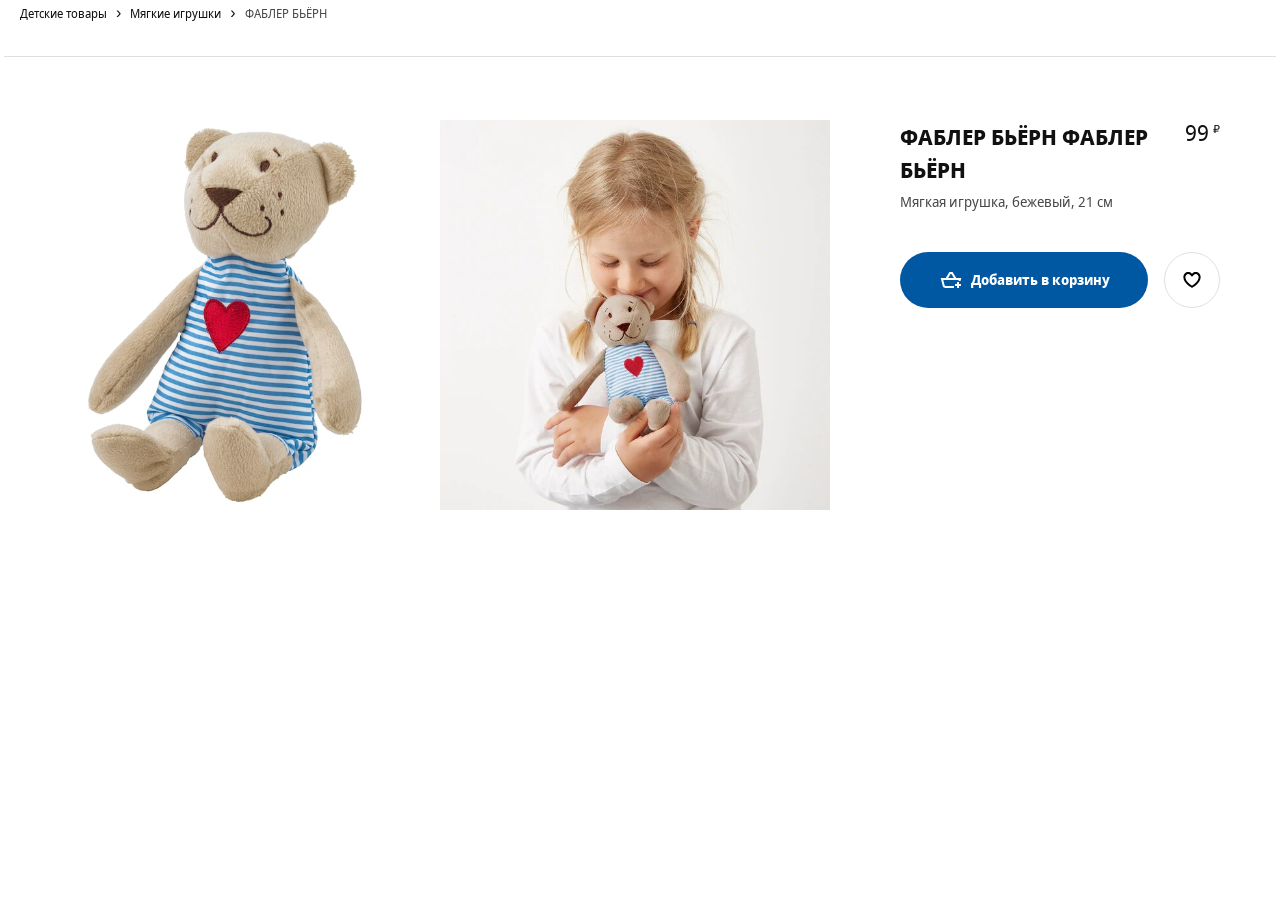
==== card.html @ 98e855df "Upload site" ====
<!DOCTYPE html>
<html lang="en">
<head>
	<meta charset="UTF-8">
	<meta name="viewport" content="width=device-width, user-scalable=no, initial-scale=1.0, maximum-scale=1.0, minimum-scale=1.0">
	<meta http-equiv="X-UA-Compatible" content="ie=edge">
	<link rel="apple-touch-icon" sizes="180x180" href="favicon/apple-touch-icon.png">
	<link rel="icon" type="image/png" sizes="32x32" href="favicon/favicon-32x32.png">
	<link rel="icon" type="image/png" sizes="16x16" href="favicon/favicon-16x16.png">
	<link rel="mask-icon" href="favicon/safari-pinned-tab.svg" color="#0058ab">
	<meta name="msapplication-TileColor" content="#0058ab">
	<meta name="theme-color" content="#0058ab">
	<title>Детские игрушки - IKEA</title>
	<link rel="stylesheet" href="styles/styles.css">
</head>
<body>
<main>
	<div class="container">
		<div class="breadcrumb">
			<nav role="navigation" aria-label="Breadcrumb" class="breadcrumb__nav">
				<ul class="breadcrumb__list">

					<li class="breadcrumb__list-item">
						<a href="goods.html?cat=Детские товары" class="breadcrumb__link"><span>Детские товары</span></a>
					</li>

					<li class="breadcrumb__list-item">
						<a href="goods.html?cat=Мягкие игрушки" class="breadcrumb__link"><span>Мягкие игрушки</span></a>
					</li>

					<li class="breadcrumb__list-item">
						<a href="#" class="breadcrumb__link"><span>ФАБЛЕР БЬЁРН</span></a>
					</li>

				</ul>
			</nav>
		</div>

		<div class="good wrapper">
			<div class="good-images">
				<div class="good-image__item">
					<img src="image/fabler-byorn-myagkaya-igrushka-bezhevyy__0710165_PE727396_S5.jpg" alt="">
				</div>
				<div class="good-image__item">
					<img src="image/fabler-byorn-myagkaya-igrushka-bezhevyy__0876865_PE611124_S5.jpg" alt="">
				</div>
			</div>
			<div class="good-item"> <!-- not-in-stock - нет в наличии-->
				<p class="good-item__new">Новинка</p>

				<div class="good-item__section">
					<div>
						<h2 class="good-item__header">ФАБЛЕР БЬЁРН ФАБЛЕР БЬЁРН</h2>
						<p class="good-item__description">Мягкая игрушка, бежевый, 21 см</p>

					</div>
					<p class="good-item__price">
						<span class="good-item__empty">Нет в наличии</span>
						<span class="good-item__price-value">99</span>
						<span class="good-item__currency">₽</span>
					</p>

				</div>
				<div class="good-item__buttons">
					<button type="button" class="btn btn-good" data-idd="idd001">
						<svg focusable="false" viewBox="0 0 24 24" class="btn-good-svg" aria-hidden="true">
							<path fill-rule="evenodd" clip-rule="evenodd" d="M10.4372 4H10.9993H12.0003H12.9996H13.5616L13.8538 4.48014L17.2112 9.99713H21H22.2806L21.9702 11.2396L21.5303 13H19.4688L19.7194 11.9971H4.28079L5.59143 17.2397C5.70272 17.6848 6.1027 17.9971 6.56157 17.9971H15V19.9971H6.56157C5.18496 19.9971 3.98502 19.0602 3.65114 17.7247L2.02987 11.2397L1.71924 9.99713H3.00002H6.78793L10.145 4.48017L10.4372 4ZM12.4375 6L14.87 9.99713H9.12911L11.5614 6H12.0003H12.4375ZM17.9961 16V14H19.9961V16H21.9961V18H19.9961V20H17.9961V18H15.9961V16H17.9961Z"></path>
						</svg>

						<span class="btn-good__label">Добавить в корзину</span>
					</button>
					<button type="button" class="btn btn-add-wishlist" data-idd="idd001">
						<svg focusable="false" viewBox="0 0 24 24" class="btn-add-wishlist__svg" aria-hidden="true">
							<path fill-rule="evenodd" clip-rule="evenodd" d="M12.336 5.52055C14.2336 3.62376 17.3096 3.62401 19.2069 5.52129C20.2067 6.52115 20.6796 7.85005 20.6259 9.15761C20.6151 12.2138 18.4184 14.8654 16.4892 16.6366C15.4926 17.5517 14.5004 18.2923 13.7593 18.8036C13.3879 19.0598 13.0771 19.2601 12.8574 19.3973C12.7475 19.466 12.6601 19.519 12.5992 19.5555C12.5687 19.5737 12.5448 19.5879 12.5279 19.5978L12.5079 19.6094L12.502 19.6129L12.5001 19.614C12.5001 19.614 12.4989 19.6147 11.9999 18.748C11.501 19.6147 11.5005 19.6144 11.5005 19.6144L11.4979 19.6129L11.4919 19.6094L11.472 19.5978C11.4551 19.5879 11.4312 19.5737 11.4007 19.5555C11.3397 19.519 11.2524 19.466 11.1425 19.3973C10.9227 19.2601 10.612 19.0598 10.2405 18.8036C9.49947 18.2923 8.50726 17.5517 7.51063 16.6366C5.58146 14.8654 3.38477 12.2139 3.37399 9.15765C3.32024 7.85008 3.79314 6.52117 4.79301 5.52129C6.69054 3.62376 9.76704 3.62376 11.6646 5.52129L11.9993 5.856L12.3353 5.52129L12.336 5.52055ZM11.9999 18.748L11.5005 19.6144L11.9999 19.9019L12.4989 19.6147L11.9999 18.748ZM11.9999 17.573C12.1727 17.462 12.384 17.3226 12.6236 17.1573C13.3125 16.6821 14.2267 15.9988 15.1366 15.1634C17.0157 13.4381 18.6259 11.2919 18.6259 9.13506V9.11213L18.627 9.08922C18.6626 8.31221 18.3844 7.52727 17.7926 6.9355C16.6762 5.81903 14.866 5.81902 13.7495 6.9355L13.7481 6.93689L11.9965 8.68166L10.2504 6.9355C9.13387 5.81903 7.3237 5.81903 6.20722 6.9355C5.61546 7.52727 5.33724 8.31221 5.3729 9.08922L5.37395 9.11213V9.13507C5.37395 11.2919 6.98418 13.4381 8.86325 15.1634C9.77312 15.9988 10.6874 16.6821 11.3762 17.1573C11.6159 17.3226 11.8271 17.462 11.9999 17.573Z"></path>
						</svg>
					</button>
				</div>

			</div>
		</div>


	</div>
</main>
</body>
</html>
---- styles/styles.css ----
/*
* Prefixed by https://autoprefixer.github.io
* PostCSS: v7.0.29,
* Autoprefixer: v9.7.6
* Browsers: last 4 version
*/

@font-face {
	font-family: 'Noto Sans';
	src: local('Noto Sans Display Regular'), local('NotoSansDisplay-Regular'), url('../fonts/Notosansdisplayregular.woff2') format('woff2'), url('../fonts/Notosansdisplayregular.woff') format('woff');
	font-weight: 400;
	font-style: normal;
}

@font-face {
	font-family: 'Noto Sans';
	src: local('Noto Sans Display Italic'), local('NotoSansDisplay-Italic'), url('../fonts/Notosansdisplayitalic.woff2') format('woff2'), url('../fonts/Notosansdisplayitalic.woff') format('woff');
	font-weight: 400;
	font-style: italic;
}

@font-face {
	font-family: 'Noto Sans';
	src: local('Noto Sans Display Bold'), local('NotoSansDisplay-Bold'), url('../fonts/Notosansdisplaybold.woff2') format('woff2'), url('../fonts/Notosansdisplaybold.woff') format('woff');
	font-weight: 700;
	font-style: normal;
}

@font-face {
	font-family: 'Noto Sans';
	src: local('Noto Sans Display Bold Italic'), local('NotoSansDisplay-BoldItalic'), url('../fonts/Notosansdisplaybolditalic.woff2') format('woff2'), url('../fonts/Notosansdisplaybolditalic.woff') format('woff');
	font-weight: 700;
	font-style: italic;
}

html {
	-webkit-box-sizing: border-box;
	box-sizing: border-box;
}

*,
*::before,
*::after {
	-webkit-box-sizing: inherit;
	box-sizing: inherit;
}

body {
	min-width: 320px;
	margin: 0;

	background-color: #fff; /*под проект*/
	font-family: Noto Sans, Arial, sans-serif; /*в "" свой шрифт под проект*/

	font-size: 16px;
	color: #111;
	line-height: 1.5;
	-webkit-font-smoothing: subpixel-antialiased;
}

button, input {
	font: inherit;
}

button {
	cursor: pointer;
}

img {
	max-width: 100%;
	width: 100%;
	height: auto;
}

a {
	text-decoration: none;
	color: inherit;
}

ul {
	list-style: none;
	padding: 0;
	margin: 0;
}

h1, h2, h3, p {
	padding: 0;
	margin: 0;
}

/* container */

.container {
	max-width: 100rem;
	margin: 0 auto;
	padding: 0 1.25rem;
}

.visually-hidden {
	position: absolute !important;
	clip: rect(1px 1px 1px 1px);
	clip: rect(1px, 1px, 1px, 1px);
	padding: 0 !important;
	border: 0 !important;
	height: 1px !important;
	width: 1px !important;
	overflow: hidden;
}

/* при работе с float */

.clearfix::after {
	content: "";
	display: table;
	clear: both;
}

header {
	margin-bottom: 3.75rem;
}

.header {
	display: -ms-grid;
	display: grid;
	grid-gap: 1.25rem;
	-ms-grid-columns: 2fr 1.25rem 2fr 1.25rem 16fr 1.25rem 1fr 1.25rem 1fr;
	grid-template-columns: 2fr 2fr 16fr 1fr 1fr;
	-webkit-box-align: center;
	-ms-flex-align: center;
	align-items: center;
	padding: 1.75rem 0;
}

footer {
	background-color: #f5f5f5;
	margin-top: 3.75rem;
	padding: 3.75rem 0 0 0;
}

.footer {
	display: -ms-grid;
	display: grid;
	-ms-grid-columns: 1fr 1fr 1fr;
	grid-template-columns: 1fr 1fr 1fr;
}

.main-header {
	margin-bottom: 1.875rem
}

.btn {
	background-color: transparent;
	outline: transparent;
	border-radius: 50%;
	width: 40px;
	height: 40px;
	display: -webkit-box;
	display: -ms-flexbox;
	display: flex;
	-webkit-box-align: center;
	-ms-flex-align: center;
	align-items: center;
	-webkit-box-pack: center;
	-ms-flex-pack: center;
	justify-content: center;
	border: 1px solid transparent;
}

.btn:hover {
	background-color: #f5f5f5;
	color: #111;
}

.svg-icon {
	fill: currentColor;
}

.logo {
	text-align: center;
	width: 75px;
	height: 30px;

}

.search {
	position: relative;
	-webkit-box-flex: 1;
	-ms-flex-positive: 1;
	flex-grow: 1;
	height: 50px;
	margin: 0 40px;
}

.search-input {
	-webkit-appearance: none;
	-moz-appearance: none;
	appearance: none;
	background-color: #f5f5f5;
	display: block;
	appearance: none;
	width: 100%;
	height: 100%;
	padding: .5rem 3.5rem;
	margin: 0 auto;
	line-height: 1.5;
	border: 0;
	border-radius: 50em;
	outline: 0;
	-webkit-box-shadow: none;
	box-shadow: none;
	-webkit-transition: background .2s;
	-o-transition: background .2s;
	transition: background .2s;
}

.search-btn {
	position: absolute;
	top: 0.9rem;
	right: 0.9rem;
	background-image: url("data:image/svg+xml;charset=utf-8,%3Csvg width='16' height='17' fill='%23484848' xmlns='http://www.w3.org/2000/svg'%3E%3Cpath fill-rule='evenodd' clip-rule='evenodd' d='M6.5 11a4.5 4.5 0 110-9 4.5 4.5 0 010 9zm4.968-.307a6.5 6.5 0 10-1.514 1.315l3.996 3.996 1.414-1.414-3.896-3.897z'/%3E%3C/svg%3E");
	background-repeat: no-repeat;
	background-size: contain;
	width: 2.5rem;
	height: 1.5rem;
	background-position: center;
}

.offer {
	position: relative;
}

.offer-extra {
	position: absolute;
	padding: .9rem;
	color: #111;
	left: 1.25rem;
	bottom: 1.25rem;
	display: -webkit-box;
	display: -ms-flexbox;
	display: flex;
	background: #fff;
	-webkit-box-orient: vertical;
	-webkit-box-direction: normal;
	-ms-flex-direction: column;
	flex-direction: column;
	-webkit-box-align: start;
	-ms-flex-align: start;
	align-items: flex-start;
	max-width: 19rem;
	min-width: 13rem;
	font-size: .9rem;
	line-height: 1.5;
	font-weight: bold;
	word-break: break-word;
}

.offer-arrow {
	display: inline-block;
	height: 1.5rem;
	width: 1.5rem;
	vertical-align: middle;
	fill: currentColor;
	margin-top: 1.875rem;

}


.footer-header {
	line-height: 2rem;
	font-size: 1.25rem;
	padding: 0 0 1rem 0;

}

.footer-list {
	margin-bottom: .8rem;
}

.footer-list > a {
	color: #484848;
}

.footer-list > a:hover {
	color: #111;
	text-decoration: underline;
}

.catalog {
	position: fixed;
	z-index: 999;
	top: 0;
	left: -100%;
	bottom: 0;
	background-color: #fff;
	overflow-y: auto;
	overflow-x: hidden;
	-webkit-transition: left 0.2s 0s;
	-o-transition: left 0.2s 0s;
	transition: left 0.2s 0s;
	width: 20rem;
	padding: 6rem 4rem 3rem;

}

.catalog.open {
	left: 0;
}

.catalog-btn {
	position: absolute;
	top: 3rem;
	left: 3rem;
}

.catalog-list__item,
.subcatalog-list__item {
	cursor: pointer;
	color: #111;


}

.catalog-list__item a,
.subcatalog-list__item a {
	text-decoration: underline;
	display: block;
}

.catalog-list__item a {
	padding: .5rem 1.5rem .5rem 0;
}

.subcatalog-list__item a {
	padding: .5rem 0;
}

.catalog-list__item:hover a,
.subcatalog-list__item:hover a {
	text-decoration: underline;
}

.catalog-list__item.active {
	background-repeat: no-repeat;
	background-position: right 0 center;
	background-image: url('data:image/svg+xml;utf8,<svg width="24" height="24" viewBox="0 0 24 24" fill="none" xmlns="http://www.w3.org/2000/svg"><path fill-rule="evenodd" clip-rule="evenodd" d="M15.5996 11.9999L9.81456 17.7857L8.40026 16.3716L12.7714 11.9999L8.40026 7.62823L9.81457 6.21411L15.5996 11.9999Z" fill="%23959595"/></svg>');
}

.subcatalog {
	position: fixed;
	z-index: 998;
	top: 0;
	left: -100%;
	bottom: 0;
	background-color: #fff;
	overflow-y: auto;
	overflow-x: hidden;
	-webkit-transition: left, right 0.2s 0s;
	-o-transition: left, right 0.2s 0s;
	transition: left, right 0.2s 0s;
	width: 25rem;
	padding: 6rem 4rem 3rem;
	border-left: 2px solid #ccc;
}

.subcatalog.subopen {
	left: 20rem;
	display: block;
}

.overlay {
	display: block;
	position: fixed;
	z-index: 899;
	top: 0;
	bottom: 0;
	right: 0;
	left: 0;
	background-color: black;
	-webkit-transition: all .2s ease;
	-o-transition: all .2s ease;
	transition: all .2s ease;
	opacity: 0;
	pointer-events: none;
}

.overlay.active {
	opacity: 0.25;
	pointer-events: all;
}


.wrapper {
	position: relative;
	margin-top: 4rem;
}

.wrapper:before {
	content: '';
	width: calc(100% + 2rem);
	display: block;
	position: absolute;
	top: -2rem;
	z-index: 99;
	margin: 0 -1rem;
	border-bottom: 1px solid #dfdfdf;
}

.good {
	display: -ms-grid;
	display: grid;
	-ms-grid-columns: minmax(0, 1fr) 1.25rem minmax(0, 1fr) 1.25rem minmax(0, 1fr) 1.25rem minmax(0, 1fr) 1.25rem minmax(0, 1fr) 1.25rem minmax(0, 1fr) 1.25rem minmax(0, 1fr) 1.25rem minmax(0, 1fr) 1.25rem minmax(0, 1fr) 1.25rem minmax(0, 1fr) 1.25rem minmax(0, 1fr) 1.25rem minmax(0, 1fr);
	grid-template-columns: repeat(12, minmax(0, 1fr));
	grid-column-gap: 1.25rem;
	padding-top: 2rem;
}

.good-images {
	display: -webkit-box;
	display: -ms-flexbox;
	display: flex;
	-ms-flex-wrap: wrap;
	flex-wrap: wrap;
	-ms-grid-column: 1;
	grid-column-start: 1;
	-ms-grid-column-span: 8;
	grid-column-end: 9;
	-ms-flex-pack: distribute;
	justify-content: space-around;


}

.good-image__item {
	width: calc(50% - 1.25rem);
	margin-left: .625rem;
	margin-right: .625rem;
	min-height: 500px;
}


.good-item {
	-ms-grid-column: 9;
	grid-column-start: 9;
	-ms-grid-column-span: 4;
	grid-column-end: 13;
	padding: 0 2.5rem;
}

.good-item__section {
	margin-bottom: 2.5rem;
}

.good-item__new {
	display: none;
}


.good-item__empty {
	display: none;
}

.not-in-stock .good-item__empty {
	display: block;
}

.not-in-stock .btn-good {
	display: none;
}

.good-item__header {
	font-size: 1.375rem;
	line-height: 1.5;
	font-weight: 700;
	text-transform: uppercase;
	margin-bottom: .3rem;
}

.good-item__description {
	line-height: 1.5;
	letter-spacing: 0;
	font-weight: 400;
	color: #484848;
	font-size: .875rem;
}

.good-item__price {
	white-space: nowrap;
	text-align: right;
}

.good-item__section {
	display: -webkit-box;
	display: -ms-flexbox;
	display: flex;
	-webkit-box-pack: justify;
	-ms-flex-pack: justify;
	justify-content: space-between;
}

.good-item__price-value {
	line-height: 1.1875;
	font-size: 1.375rem;
}

.good-item__currency {
	line-height: .9;
	font-size: .6875rem;
	vertical-align: text-top;
}

.not-in-stock .good-item__price-value,
.not-in-stock .good-item__currency {
	display: none;
}

.good-item__buttons {
	display: -webkit-box;
	display: -ms-flexbox;
	display: flex;
	-webkit-box-pack: justify;
	-ms-flex-pack: justify;
	justify-content: space-between;
	-webkit-box-align: center;
	-ms-flex-align: center;
	align-items: center;
	width: 100%;
}

.btn-good {
	margin-right: 1rem;
	-webkit-box-flex: 1;
	-ms-flex-positive: 1;
	flex-grow: 1;
	-ms-flex-negative: 1;
	flex-shrink: 1;
	position: relative;
	background: #0058a3;
	color: #fff;
	border-radius: 52px;
	padding: 0 2rem;
	display: -webkit-box;
	display: -ms-flexbox;
	display: flex;
	height: 3.5rem;
	-webkit-box-align: center;
	-ms-flex-align: center;
	align-items: center;
}

.btn-good-svg {
	margin-right: .5rem;
	vertical-align: top;
	-ms-flex-negative: 0;
	flex-shrink: 0;
	display: inline-block;
	height: 1.5rem;
	width: 1.5rem;
	fill: #fff;
}

.btn-good:hover {
	color: #0058a3;
}

.btn-good:hover .btn-good-svg {
	fill: #0058a3;
}

.btn-good__label {
	text-align: center;
	border: 0;
	font-weight: 700;
	font-size: .875rem;
	line-height: 1.42857;
}

.btn-add-wishlist {
	background: rgba(0, 0, 0, 0);
	color: #111;
	border-radius: 40px;
	padding: 0 .9375rem;
	border: 1px solid #dfdfdf;
	height: 3.5rem;
	width: 3.5rem;
	margin-left: auto;
}

.btn-add-wishlist__svg {
	height: 1.5rem;
	width: 1.5rem;

}

.btn-add-wishlist:hover .btn-add-wishlist__svg {
	fill: red;
}

.btn-add-wishlist.contains-wishlist .btn-add-wishlist__svg {
	fill: red;

}

.btn-add-wishlist:hover.contains-wishlist .btn-add-wishlist__svg {
	fill: black;
}


.goods-list {
	display: -ms-grid;
	display: grid;
	grid-template-columns: repeat(4, 1fr);
}

.goods-list__item {
	margin-bottom: 2rem;
}


.goods-item {
	position: relative;
	display: -webkit-box;
	display: -ms-flexbox;
	display: flex;
	-webkit-box-orient: vertical;
	-webkit-box-direction: normal;
	-ms-flex-direction: column;
	flex-direction: column;
	-webkit-box-pack: justify;
	-ms-flex-pack: justify;
	justify-content: space-between;
	height: 100%;
}

.goods-item__img {
	height: 380px;
	display: table-cell;
	vertical-align: middle
}


.btn-add-card {
	position: absolute;
	opacity: 0;
	-webkit-transition: opacity 0.2s 0s;
	-o-transition: opacity 0.2s 0s;
	transition: opacity 0.2s 0s;
	right: 1rem;
	bottom: 0.5rem;
	background-color: rgb(0, 88, 163);
	border: 1px solid rgb(0, 88, 163);
	background-repeat: no-repeat;
	background-position: center;
	background-image: url("data:image/svg+xml;utf8,<svg width='24' height='24' xmlns='http://www.w3.org/2000/svg' viewBox='0 0 24 24'><path fill-rule='evenodd' clip-rule='evenodd' d='M10.4372 4H10.9993H12.0003H12.9996H13.5616L13.8538 4.48014L17.2112 9.99713H21H22.2806L21.9702 11.2396L21.5303 13H19.4688L19.7194 11.9971H4.28079L5.59143 17.2397C5.70272 17.6848 6.1027 17.9971 6.56157 17.9971H15V19.9971H6.56157C5.18496 19.9971 3.98502 19.0602 3.65114 17.7247L2.02987 11.2397L1.71924 9.99713H3.00002H6.78793L10.145 4.48017L10.4372 4ZM12.4375 6L14.87 9.99713H9.12911L11.5614 6H12.0003H12.4375ZM17.9961 16V14H19.9961V16H21.9961V18H19.9961V20H17.9961V18H15.9961V16H17.9961Z' fill='white' /></svg>");
}

.btn-add-card:hover {
	background-color: rgb(255, 255, 255);
	background-image: url("data:image/svg+xml;utf8,<svg width='24' height='24' xmlns='http://www.w3.org/2000/svg' viewBox='0 0 24 24'><path fill-rule='evenodd' clip-rule='evenodd' d='M10.4372 4H10.9993H12.0003H12.9996H13.5616L13.8538 4.48014L17.2112 9.99713H21H22.2806L21.9702 11.2396L21.5303 13H19.4688L19.7194 11.9971H4.28079L5.59143 17.2397C5.70272 17.6848 6.1027 17.9971 6.56157 17.9971H15V19.9971H6.56157C5.18496 19.9971 3.98502 19.0602 3.65114 17.7247L2.02987 11.2397L1.71924 9.99713H3.00002H6.78793L10.145 4.48017L10.4372 4ZM12.4375 6L14.87 9.99713H9.12911L11.5614 6H12.0003H12.4375ZM17.9961 16V14H19.9961V16H21.9961V18H19.9961V20H17.9961V18H15.9961V16H17.9961Z' fill='rgb(0, 88, 163)' /></svg>");

}

.goods-item:hover .btn-add-card {
	opacity: 1;
}

.goods-item__header {
	margin-top: auto;
	margin-bottom: 1rem;
}

.goods-item__new {
	line-height: 1.42857;
	color: #ca5008;
	font-weight: 700;
	font-size: 0.8rem;
}

.goods-item__link {
	display: block;
	height: 100%;
}

.goods-item__description {
	margin-bottom: 1rem;
	font-size: .875rem;
	line-height: 1.42857;
}

.goods-item__price {
	min-height: calc(40px + 0.5rem);
	padding-bottom: 0.5rem;
	font-weight: 700;
}

.goods-item__price-value {
	font-size: 1.375rem;
}

.goods-item__currency {
	line-height: .9;
	font-size: .6875rem;
	vertical-align: text-top;
}


.breadcrumb__list-item {
	display: inline;
}

.breadcrumb__list-item:after {
	content: "\0203A";
	display: inline;
	margin: 0 .3125rem;
	font-size: 1rem;
	line-height: 1.125;
}

.breadcrumb__list-item:last-child:after {
	content: "";
}

.breadcrumb__link {
	font-size: .75rem;
	line-height: 1.5;
	font-weight: 400;
	vertical-align: middle;
}

.breadcrumb__list-item:last-child .breadcrumb__link {
	color: #484848;
	pointer-events: none;
	cursor: auto;
}

.cart-wrapper {
	max-width: 768px;
}

.cart-header {
	text-align: center;
}

.product {
	display: -ms-grid;
	display: grid;
	-ms-grid-columns: 152px 4fr 6fr;
	grid-template-columns: 152px 4fr 6fr;
	-ms-grid-rows: auto;
	grid-template-rows: auto;
	font-size: .81rem;
	line-height: 1.385;
}

.product > *:nth-child(1) {
	-ms-grid-row: 1;
	-ms-grid-column: 1;
}

.product > *:nth-child(2) {
	-ms-grid-row: 1;
	-ms-grid-column: 2;
}

.product > *:nth-child(3) {
	-ms-grid-row: 1;
	-ms-grid-column: 3;
}

.product__image-container {
	-ms-grid-column: 1;
	grid-column: 1;
	-ms-grid-row: 1;
	-ms-grid-row-span: 2;
	grid-row: 1/3;
	padding-right: 1rem;
}

.product__description {
	-ms-grid-column: 2;
	grid-column: 2;
	-ms-grid-row: 1;
	grid-row: 1;
}

.product__name {
	font-size: 1.2rem;
	margin-bottom: .5rem;
	font-weight: 700;
	text-transform: uppercase;
	word-break: break-word;
}

.product__prices {
	-ms-grid-column: 3;
	grid-column: 3;
	-ms-grid-row: 1;
	grid-row: 1;
	text-align: right;
	padding-top: 0;
}

.product__controls {
	-ms-grid-column: 3;
	grid-column: 3;
	-ms-grid-row: 2;
	grid-row: 2;
	margin-top: .5rem;
	display: -webkit-box;
	display: -ms-flexbox;
	display: flex;
	-webkit-box-pack: end;
	-ms-flex-pack: end;
	justify-content: flex-end;
}

.btn-remove {
	color: #444;
	border-color: #666;
	border-radius: unset;
}

.product__total {
	font-weight: 700;
	font-size: 1.06rem;
	line-height: 1.2;
}

.product-controls__remove {
	width: 12.5%;
}

.product-controls__quantity {
	width: 25%;
	margin-left: .5rem;
}

.cart-header {
	margin-bottom: 3rem;
}

.cart-item {
	margin-bottom: 2rem;
}

.cart-total {
	display: -webkit-box;
	display: -ms-flexbox;
	display: flex;
	-webkit-box-pack: justify;
	-ms-flex-pack: justify;
	justify-content: space-between;
	padding: .35rem 0;
	font-weight: 700;
	font-size: 14px;
	text-align: initial;
	border: dashed #cacaca;
	border-width: 1px 0;
}

.cart-checkout {
	color: #ffffff;
	padding: 12px 62px;
	background-color: #3a6e9f;
	border: none;
	display: block;
	margin: 1rem auto;
}

.cart-form {
	margin: 1rem 0;
	text-align: center;
}

.cart-form label {
	display: block;
	margin: 1rem;
}

select {
	width: 100%;
	max-width: 352px;
	height: 40px;
	margin: 0;
	padding: 0 10px;
	border: 1px solid #666;
	border-radius: 2px;
	background: #fff url(../image/chevron-down-thin-24.1667eab2.svg) no-repeat right 8px center/1.5rem;
	-webkit-appearance: none;
	-moz-appearance: none;
	appearance: none;
	font-size: 1rem;
	line-height: 1.15;
	font-family: inherit;
	text-transform: none;
}

@media (max-width: 1200px) {
	.goods-list {
		grid-template-columns: repeat(3, 1fr);
	}
}

@media (max-width: 768px) {
	.goods-list {
		grid-template-columns: repeat(2, 1fr);
	}

	.header {
		-ms-grid-columns: 1fr 1.25rem 2fr 1.25rem 1fr 1.25rem 1fr;
		grid-template-columns: 1fr 2fr 1fr 1fr;
		-ms-grid-rows: auto 1.25rem auto 1.25rem auto;
		grid-template-areas: "burger logo wishlist cart" "main main . sidebar" "footer footer footer footer";
	}

	.btn-burger {
		grid-area: burger;
	}

	.logo {
		grid-area: logo;
	}

	.btn-wishlist {
		grid-area: wishlist;
	}

	.btn-cart {
		grid-area: cart;
	}

	.search {
		grid-area: search;
		-ms-grid-row: 2;
		grid-row: 2;
		-ms-grid-column-span: 5;
		grid-column-end: 6;
		-ms-grid-column: 1;
		grid-column-start: 1;
		margin: 0;
	}

	.footer {
		-ms-grid-rows: auto;
		grid-template-rows: auto;
		-webkit-box-pack: center;
		-ms-flex-pack: center;
		justify-content: center;
		grid-template-areas: "catalog" "about" "connection";
		-ms-grid-columns: 300px;
		grid-template-columns: 300px

	}

	.footer-catalog {
		grid-area: catalog;
		margin-bottom: 50px;
	}

	.footer-about {
		grid-area: about;
		margin-bottom: 50px;
	}

	.footer-connection {
		grid-area: connection;
		margin-bottom: 50px;
	}

	.catalog {
		width: 50%;
	}

	.subcatalog {
		width: 50%;
		left: auto;
		right: -100%;
	}

	.subcatalog.subopen {
		right: 0;
		left: auto;
	}
}

@media (max-width: 768px) {

	.footer-catalog {
		-ms-grid-row: 1;
		-ms-grid-column: 1

	}

	.footer-about {
		-ms-grid-row: 2;
		-ms-grid-column: 1

	}

	.footer-connection {
		-ms-grid-row: 3;
		-ms-grid-column: 1

	}
}

@media (max-width: 768px) {

	.btn-burger {
		-ms-grid-row: 1;
		-ms-grid-column: 1;
	}

	.logo {
		-ms-grid-row: 1;
		-ms-grid-column: 3;
	}

	.btn-wishlist {
		-ms-grid-row: 1;
		-ms-grid-column: 5;
	}

	.btn-cart {
		-ms-grid-row: 1;
		-ms-grid-column: 7;
	}
}

@media (max-width: 576px) {
	.goods-list {
		-ms-grid-columns: 1fr;
		grid-template-columns: 1fr;
	}

	.catalog {
		width: 100%;
	}

	.subcatalog {
		z-index: 999;
		width: 100%;
	}

	.subcatalog.subopen {
		right: 0;
	}
}
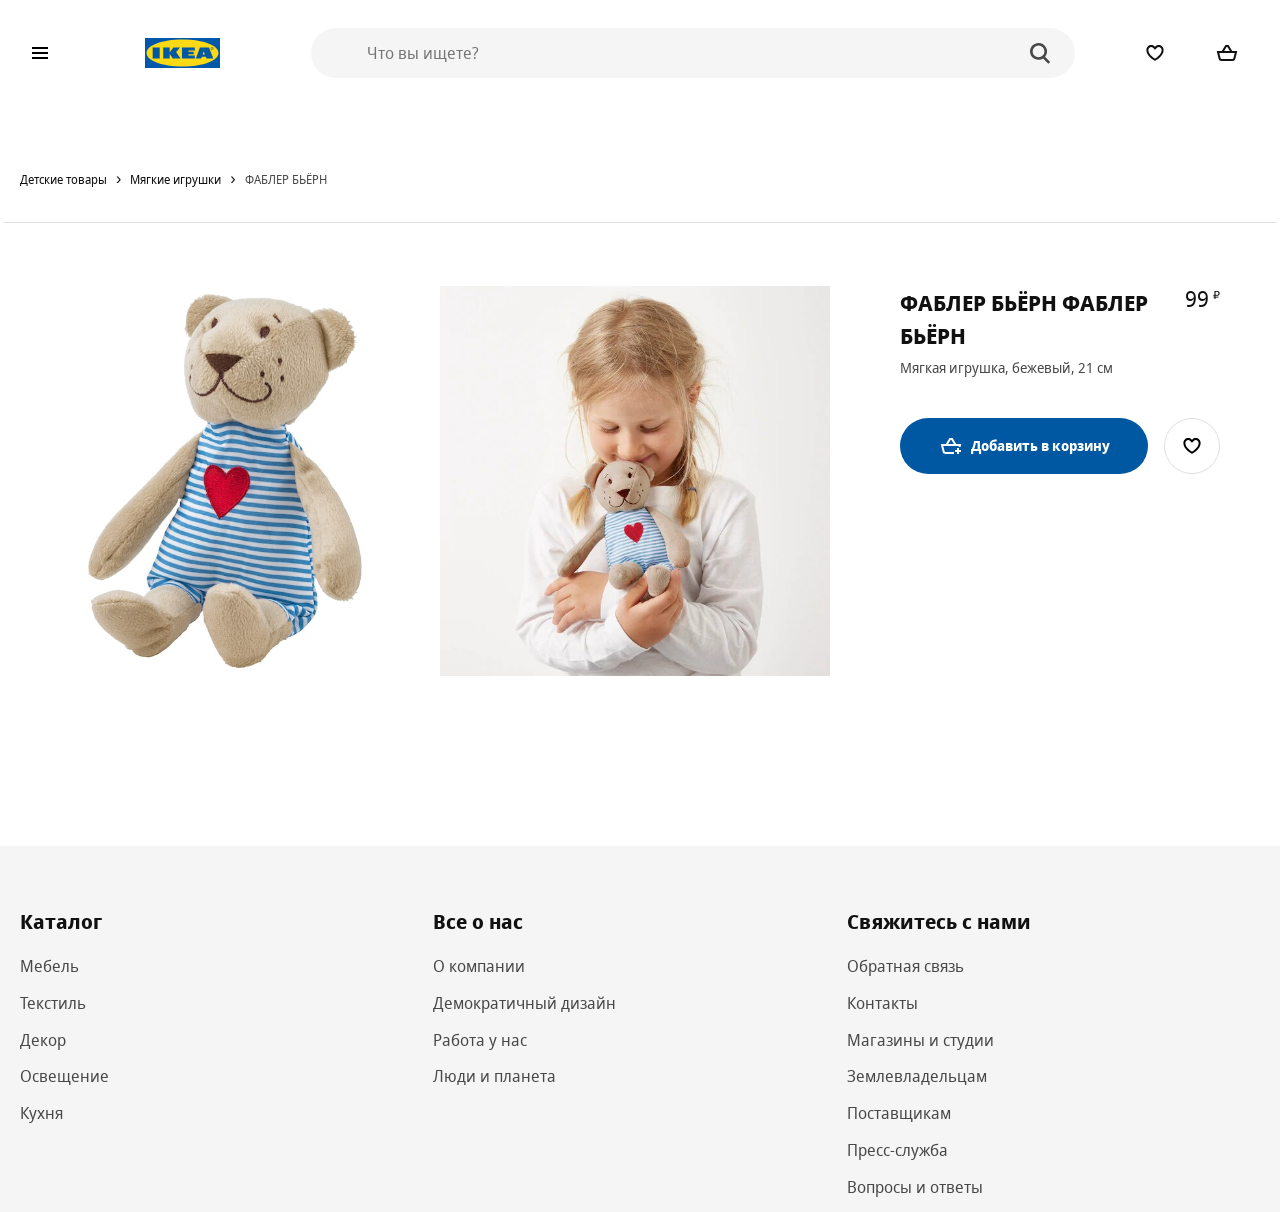
==== commit 87872710: "Update 3 day" ====
--- a/card.html
+++ b/card.html
@@ -12,6 +12,9 @@
 	<meta name="theme-color" content="#0058ab">
 	<title>Детские игрушки - IKEA</title>
 	<link rel="stylesheet" href="styles/styles.css">
+
+    <script src="script/index.js" defer type="module"></script>
+	
 </head>
 <body>
 <main>
--- a/styles/styles.css
+++ b/styles/styles.css
@@ -608,6 +608,7 @@
 .goods-list {
 	display: -ms-grid;
 	display: grid;
+	grid-gap: 1.25rem;
 	grid-template-columns: repeat(4, 1fr);
 }
 
@@ -906,8 +907,8 @@
 	}
 
 	.header {
-		-ms-grid-columns: 1fr 1.25rem 2fr 1.25rem 1fr 1.25rem 1fr;
-		grid-template-columns: 1fr 2fr 1fr 1fr;
+		-ms-grid-columns: 1fr 1.25rem 4fr 1.25rem 1fr 1.25rem 1fr;
+		grid-template-columns: 1fr 4fr 1fr 1fr;
 		-ms-grid-rows: auto 1.25rem auto 1.25rem auto;
 		grid-template-areas: "burger logo wishlist cart" "main main . sidebar" "footer footer footer footer";
 	}
